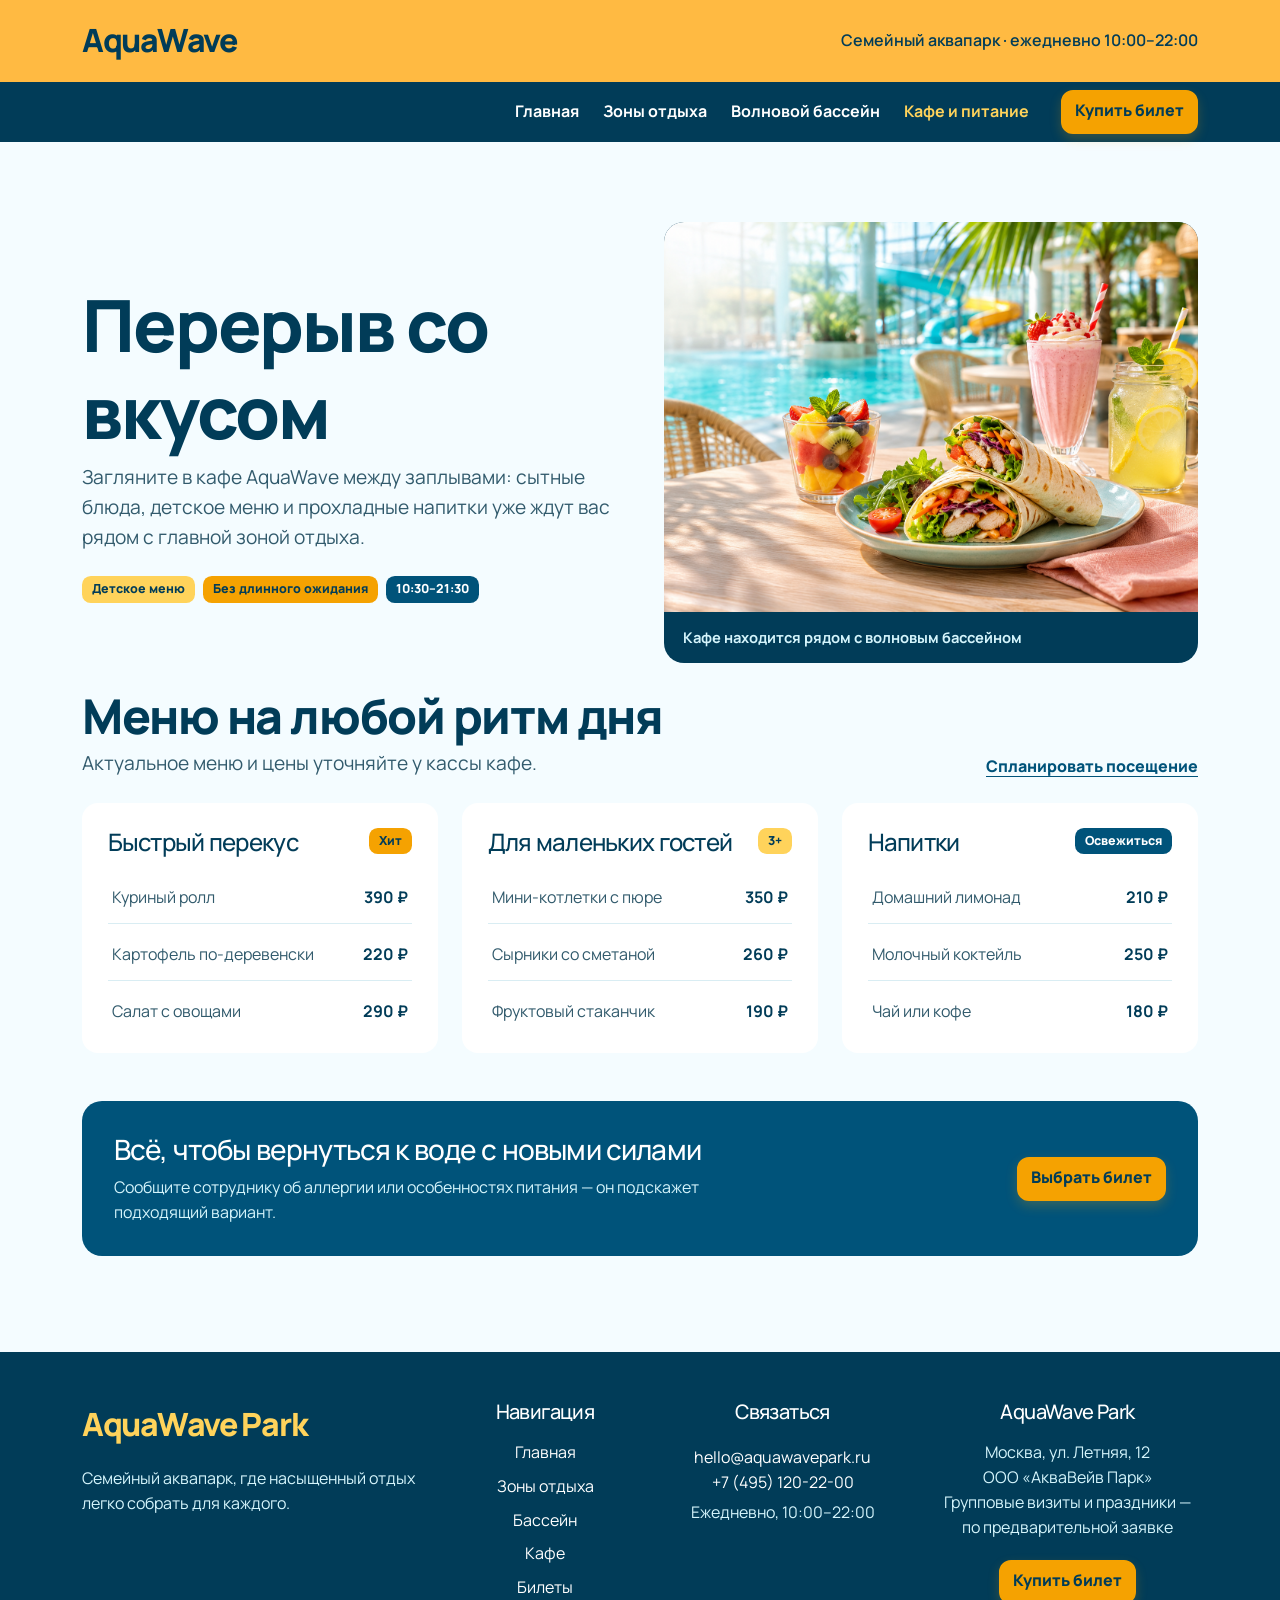
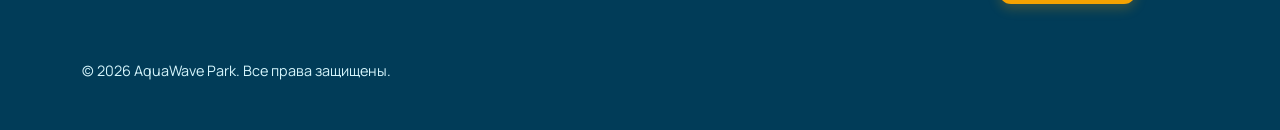
==== cafe.html @ 912afdda "Add business-ready AquaWave website updates" ====
<!DOCTYPE html>
<html lang="ru">
<head>
  <meta charset="UTF-8">
  <meta name="viewport" content="width=device-width, initial-scale=1.0">
  <meta name="description" content="Кафе AquaWave: блюда, напитки и семейное меню в аквапарке.">
  <title>Кафе и питание: AquaWave</title>
  <link rel="preconnect" href="https://fonts.googleapis.com">
  <link rel="preconnect" href="https://fonts.gstatic.com" crossorigin>
  <link href="https://fonts.googleapis.com/css2?family=Manrope:wght@400;500;600;700;800&display=swap" rel="stylesheet">
  <link href="https://cdn.jsdelivr.net/npm/bootstrap@5.3.3/dist/css/bootstrap.min.css" rel="stylesheet">
  <link rel="stylesheet" href="css/custom.css">
</head>
<body>
  <header class="site-header py-3">
    <div class="container">
      <div class="d-flex flex-column flex-md-row justify-content-between align-items-md-center gap-2">
        <a class="site-brand text-decoration-none" href="index.html">AquaWave</a>
        <p class="mb-0 fw-semibold">Семейный аквапарк · ежедневно 10:00–22:00</p>
      </div>
    </div>
  </header>

  <nav class="navbar navbar-expand-lg navbar-dark site-navbar" aria-label="Основная навигация">
    <div class="container">
      <a class="navbar-brand d-lg-none fw-bold" href="index.html">AquaWave</a>
      <button class="navbar-toggler" type="button" data-bs-toggle="collapse" data-bs-target="#mainNavbar" aria-controls="mainNavbar" aria-expanded="false" aria-label="Открыть меню"><span class="navbar-toggler-icon"></span></button>
      <div class="collapse navbar-collapse" id="mainNavbar">
        <ul class="navbar-nav ms-auto align-items-lg-center gap-lg-2">
          <li class="nav-item"><a class="nav-link" href="index.html">Главная</a></li>
          <li class="nav-item"><a class="nav-link" href="catalog.html">Зоны отдыха</a></li>
          <li class="nav-item"><a class="nav-link" href="product.html">Волновой бассейн</a></li>
          <li class="nav-item"><a class="nav-link active" aria-current="page" href="cafe.html">Кафе и питание</a></li>
          <li class="nav-item"><a class="nav-link" href="order.html">Заявка</a></li>
          <li class="nav-item ms-lg-2"><a class="btn btn-wave-light" href="order.html">Купить билет</a></li>
        </ul>
      </div>
    </div>
  </nav>

  <main>
    <section class="container section-space" aria-labelledby="cafe-title">
      <div class="row align-items-center g-5">
        <div class="col-lg-6">
          <h1 id="cafe-title">Перерыв со вкусом</h1>
          <p class="section-lead mb-4">Загляните в кафе AquaWave между заплывами: сытные блюда, детское меню и прохладные напитки уже ждут вас рядом с главной зоной отдыха.</p>
          <div class="d-flex flex-wrap gap-2" aria-label="Преимущества кафе">
            <span class="badge badge-family">Детское меню</span>
            <span class="badge badge-orange">Без длинного ожидания</span>
            <span class="badge badge-blue">10:30–21:30</span>
          </div>
        </div>
        <div class="col-lg-6">
          <figure class="cafe-photo mb-0 reveal">
            <img src="assets/images/aquawave-cafe.png" alt="Роллы, лимонад и молочный коктейль в кафе AquaWave" width="1200" height="760">
            <figcaption>Кафе находится рядом с волновым бассейном</figcaption>
          </figure>
        </div>
      </div>
    </section>

    <section class="container pb-5" aria-labelledby="menu-title">
      <div class="d-flex flex-column flex-md-row justify-content-between align-items-md-end gap-3 mb-4">
        <div>
          <h2 id="menu-title" class="mb-1">Меню на любой ритм дня</h2>
          <p class="section-lead mb-0">Актуальное меню и цены уточняйте у кассы кафе.</p>
        </div>
        <a class="link-wave" href="order.html">Спланировать посещение</a>
      </div>
      <div class="row g-4">
        <div class="col-12 col-md-6 col-xl-4">
          <article class="menu-panel h-100 reveal">
            <div class="d-flex justify-content-between align-items-start gap-3 mb-4"><h3 class="h4 mb-0">Быстрый перекус</h3><span class="badge badge-orange">Хит</span></div>
            <ul class="menu-list list-unstyled mb-0">
              <li><span>Куриный ролл</span><strong>390 ₽</strong></li>
              <li><span>Картофель по-деревенски</span><strong>220 ₽</strong></li>
              <li><span>Салат с овощами</span><strong>290 ₽</strong></li>
            </ul>
          </article>
        </div>
        <div class="col-12 col-md-6 col-xl-4">
          <article class="menu-panel h-100 reveal">
            <div class="d-flex justify-content-between align-items-start gap-3 mb-4"><h3 class="h4 mb-0">Для маленьких гостей</h3><span class="badge badge-family">3+</span></div>
            <ul class="menu-list list-unstyled mb-0">
              <li><span>Мини-котлетки с пюре</span><strong>350 ₽</strong></li>
              <li><span>Сырники со сметаной</span><strong>260 ₽</strong></li>
              <li><span>Фруктовый стаканчик</span><strong>190 ₽</strong></li>
            </ul>
          </article>
        </div>
        <div class="col-12 col-md-6 col-xl-4">
          <article class="menu-panel h-100 reveal">
            <div class="d-flex justify-content-between align-items-start gap-3 mb-4"><h3 class="h4 mb-0">Напитки</h3><span class="badge badge-blue">Освежиться</span></div>
            <ul class="menu-list list-unstyled mb-0">
              <li><span>Домашний лимонад</span><strong>210 ₽</strong></li>
              <li><span>Молочный коктейль</span><strong>250 ₽</strong></li>
              <li><span>Чай или кофе</span><strong>180 ₽</strong></li>
            </ul>
          </article>
        </div>
      </div>
    </section>

    <section class="container pb-5" aria-labelledby="cafe-info-title">
      <div class="cafe-info reveal">
        <div>
          <h2 id="cafe-info-title" class="h3 mb-2">Всё, чтобы вернуться к воде с новыми силами</h2>
          <p class="mb-0">Сообщите сотруднику об аллергии или особенностях питания — он подскажет подходящий вариант.</p>
        </div>
        <a class="btn btn-wave-primary" href="order.html">Выбрать билет</a>
      </div>
    </section>
  </main>

  <footer class="site-footer py-5 mt-5">
    <div class="container"><div class="row g-4"><div class="col-12 col-md-6 col-lg-4"><a class="footer-brand" href="index.html">AquaWave Park</a><p class="footer-copy mb-0">Семейный аквапарк, где насыщенный отдых легко собрать для каждого.</p></div><div class="col-12 col-sm-6 col-lg-2"><h2 class="h5 mb-3">Навигация</h2><ul class="list-unstyled footer-links mb-0"><li><a href="index.html">Главная</a></li><li><a href="catalog.html">Зоны отдыха</a></li><li><a href="product.html">Бассейн</a></li><li><a href="cafe.html">Кафе</a></li><li><a href="order.html">Билеты</a></li></ul></div><div class="col-12 col-sm-6 col-lg-3"><h2 class="h5 mb-3">Связаться</h2><address class="footer-copy mb-0"><a href="tel:+74951202200">+7 (495) 120-22-00</a><span><a href="mailto:hello@aquawavepark.ru">hello@aquawavepark.ru</a></span><span>Ежедневно, 10:00–22:00</span></address></div><div class="col-12 col-lg-3"><h2 class="h5 mb-3">AquaWave Park</h2><p class="footer-copy mb-0">Москва, ул. Летняя, 12<br>ООО «АкваВейв Парк»<br>Групповые визиты и праздники — по предварительной заявке</p></div></div><p class="footer-copy footer-note mb-0">© 2026 AquaWave Park. Все права защищены.</p></div>
  </footer>
  <script src="https://cdn.jsdelivr.net/npm/bootstrap@5.3.3/dist/js/bootstrap.bundle.min.js"></script>
  <script src="js/main.js"></script>
</body>
</html>
---- css/custom.css ----
:root {
  --wave-sky: #a8e8f9;
  --wave-blue: #00537a;
  --wave-deep: #013c58;
  --wave-orange: #f5a201;
  --wave-amber: #ffba42;
  --wave-yellow: #ffd35b;
  --wave-paper: #f4fcff;
  --wave-ink: #013c58;
  --wave-muted: #315a6c;
  --ease-out: cubic-bezier(0.23, 1, 0.32, 1);
}

* { box-sizing: border-box; }

html { scroll-behavior: smooth; }

body {
  min-height: 100svh;
  color: var(--wave-ink);
  background: var(--wave-paper);
  font-family: "Manrope", Arial, sans-serif;
  line-height: 1.55;
}

a:focus-visible,
button:focus-visible,
input:focus-visible,
select:focus-visible,
textarea:focus-visible {
  outline: 3px solid var(--wave-orange);
  outline-offset: 3px;
}

.site-header { color: var(--wave-deep); background: var(--wave-amber); }
.site-brand, .footer-brand { color: inherit; font-size: clamp(1.6rem, 2.5vw, 2.25rem); font-weight: 800; letter-spacing: -0.04em; }
.site-navbar { background: var(--wave-deep); }
.site-navbar .nav-link[href="order.html"] { display: none; }
.navbar-dark .navbar-nav .nav-link { color: #fff; font-weight: 700; }
.navbar-dark .navbar-nav .nav-link:hover, .navbar-dark .navbar-nav .nav-link.active { color: var(--wave-yellow); }

.site-hero { padding-inline: 1rem; background: var(--wave-sky); }
.hero-title { max-width: 10ch; font-size: clamp(3.5rem, 8vw, 6rem); font-weight: 800; letter-spacing: -0.04em; line-height: .92; }
.hero-text, .section-lead { max-width: 58ch; color: var(--wave-muted); font-size: clamp(1.1rem, 1.5vw, 1.3rem); }
.section-space { padding-top: 5rem; padding-bottom: 1.5rem; }
h1, h2, h3, h4 { font-weight: 800; letter-spacing: -0.03em; }
h1 { font-size: clamp(2.5rem, 6vw, 4.5rem); }
h2 { font-size: clamp(2rem, 4vw, 3rem); }

.ticket-card { max-width: 460px; padding: 1.75rem; color: #fff; background: var(--wave-deep); border-radius: 1.25rem; }
.ticket-label, .detail-label { font-size: .82rem; font-weight: 800; letter-spacing: .03em; text-transform: uppercase; }
.ticket-label { color: var(--wave-yellow); }
.detail-label { color: var(--wave-blue); }
.ticket-image, .product-image, .zone-image { display: block; width: 100%; object-fit: cover; }
.ticket-image { height: 190px; border-radius: .9rem; }
.ticket-price { color: var(--wave-yellow); font-size: 1.45rem; font-weight: 800; white-space: nowrap; }

.btn { min-height: 44px; border-radius: .75rem; font-weight: 800; transition: transform 160ms var(--ease-out), background-color 160ms var(--ease-out), border-color 160ms var(--ease-out), box-shadow 160ms var(--ease-out); }
.btn-wave-primary, .btn-wave-light { color: var(--wave-deep); background: var(--wave-orange); border: 2px solid var(--wave-orange); box-shadow: 0 5px 12px rgba(245, 162, 1, .22); }
.btn-wave-primary:hover, .btn-wave-primary:focus, .btn-wave-light:hover, .btn-wave-light:focus { color: var(--wave-deep); background: var(--wave-yellow); border-color: var(--wave-yellow); box-shadow: 0 7px 16px rgba(245, 162, 1, .28); transform: translateY(-1px); }
.btn-wave-outline { color: var(--wave-deep); background: transparent; border: 2px solid var(--wave-deep); box-shadow: none; }
.btn-wave-outline:hover, .btn-wave-outline:focus { color: #fff; background: var(--wave-deep); border-color: var(--wave-deep); box-shadow: 0 7px 16px rgba(1, 60, 88, .2); transform: translateY(-1px); }
.btn-wave-primary:active, .btn-wave-light:active, .btn-wave-outline:active { box-shadow: none; transform: translateY(0); }
.zone-card .btn-wave-outline:not(.btn-wave-primary), .zone-card .btn-wave-primary { color: var(--wave-deep); background: var(--wave-orange); border-color: var(--wave-orange); box-shadow: 0 5px 12px rgba(245, 162, 1, .22); }
.zone-card .btn-wave-outline:not(.btn-wave-primary):hover, .zone-card .btn-wave-outline:not(.btn-wave-primary):focus, .zone-card .btn-wave-primary:hover, .zone-card .btn-wave-primary:focus { color: var(--wave-deep); background: var(--wave-yellow); border-color: var(--wave-yellow); }
.zone-card.zone-card--ticket .btn-wave-outline { color: var(--wave-deep); background: transparent; border-color: var(--wave-deep); box-shadow: none; }
.zone-card.zone-card--ticket .btn-wave-outline:hover, .zone-card.zone-card--ticket .btn-wave-outline:focus { color: #fff; background: var(--wave-deep); border-color: var(--wave-deep); box-shadow: 0 7px 16px rgba(1, 60, 88, .2); }

.feature-panel, .content-panel, .order-aside { padding: 1.75rem; background: #fff; border-radius: 1rem; }
.feature-panel h3 { color: var(--wave-blue); }
.feature-panel p, .card-text { color: var(--wave-muted); }
.zone-card { overflow: hidden; border: 0; border-radius: 1rem; transition: transform 200ms var(--ease-out); }
.zone-card:hover { transform: translateY(-5px); }
.zone-card--ticket { color: var(--wave-deep); background: var(--wave-yellow); }
.zone-card--ticket .ticket-price { color: var(--wave-deep); }
.zone-image { height: 210px; }
.zone-meta { color: var(--wave-blue); font-size: .9rem; font-weight: 800; }

.badge { padding: .55em .8em; border-radius: .55rem; font-size: .78rem; font-weight: 800; }
.badge-orange { color: var(--wave-deep); background: var(--wave-orange); }
.badge-blue { color: #fff; background: var(--wave-blue); }
.badge-family { color: var(--wave-deep); background: var(--wave-yellow); }
.badge-gold { color: var(--wave-deep); background: var(--wave-amber); }

.alert-wave { color: var(--wave-deep); background: #e8f9fd; border-radius: .9rem; }
.link-wave, .breadcrumb a { color: var(--wave-blue); font-weight: 800; text-underline-offset: .25em; }
.breadcrumb-item.active { color: var(--wave-muted); }
.product-image { height: min(58vw, 540px); border-radius: 1.25rem; }
.gallery-card { overflow: hidden; min-height: 100%; color: #fff; background: var(--wave-deep); border-radius: 1rem; }
.gallery-card img { display: block; width: 100%; height: 190px; object-fit: cover; }
.gallery-card p { color: #d5f5fc; }
.table-wave { --bs-table-bg: transparent; --bs-table-color: var(--wave-ink); }
.table-wave th { color: var(--wave-blue); }

.cafe-photo { overflow: hidden; background: var(--wave-deep); border-radius: 1.25rem; }
.cafe-photo img { display: block; width: 100%; height: min(62vw, 390px); object-fit: cover; }
.cafe-photo figcaption { padding: .9rem 1.2rem; color: #d5f5fc; font-size: .92rem; font-weight: 700; }
.menu-panel { padding: 1.6rem; background: #fff; border-radius: 1rem; }
.menu-list { display: grid; gap: .85rem; }
.menu-list li { display: flex; justify-content: space-between; gap: 1rem; padding: .25rem .25rem .85rem; color: var(--wave-muted); border-bottom: 1px solid #d9edf3; }
.menu-list li:last-child { padding-bottom: .25rem; border-bottom: 0; }
.menu-list strong { color: var(--wave-deep); white-space: nowrap; }
.cafe-info { display: flex; align-items: center; justify-content: space-between; gap: 2rem; padding: 2rem; color: #fff; background: var(--wave-blue); border-radius: 1.25rem; }
.cafe-info p { max-width: 60ch; color: #d5f5fc; }

.order-form { padding: clamp(1.5rem, 4vw, 2.5rem); background: #fff; border-radius: 1.25rem; }
.form-control, .form-select, .input-group-text { min-height: 46px; border-color: #b7d9e3; }
.form-control:focus, .form-select:focus { border-color: var(--wave-blue); }
.input-group-text { color: var(--wave-deep); background: var(--wave-yellow); font-weight: 800; }
.form-check-input:checked { background-color: var(--wave-blue); border-color: var(--wave-blue); }
.accordion-item { overflow: hidden; border: 0; border-radius: .85rem !important; }
.accordion-item + .accordion-item { margin-top: .75rem; }
.accordion-button { color: var(--wave-deep); font-weight: 800; }
.accordion-button:not(.collapsed) { color: var(--wave-deep); background: #e8f9fd; }

.site-footer { color: #fff; background: var(--wave-deep); }
.site-footer .row > .col-sm-6, .site-footer .row > .col-lg-3 { text-align: center; }
.footer-brand { display: inline-block; color: var(--wave-yellow); margin-bottom: 1rem; text-decoration: none; }
.footer-copy { color: #d5f5fc; }
.site-footer .footer-copy address { font-style: normal; }
.site-footer address.footer-copy { display: flex; flex-direction: column; align-items: center; }
.site-footer address.footer-copy > a[href^="tel:"] { order: 2; }
.site-footer address.footer-copy > span:last-child { order: 3; }
.footer-ticket { margin-top: 1.25rem; }
.footer-copy a, .footer-links a { color: #fff; text-decoration: none; }
.footer-links li + li { margin-top: .55rem; }
.footer-links a:hover, .footer-copy a:hover { color: var(--wave-yellow); }
.footer-copy span { display: block; margin-top: .3rem; }
.footer-note { margin-top: 3.5rem; font-size: .9rem; }

.modal-content { border: 0; border-radius: 1rem; }
.modal-header, .modal-footer { border-color: #d9edf3; }

.scroll-top { position: fixed; right: 1.25rem; bottom: 1.25rem; z-index: 1030; display: grid; width: 48px; height: 56px; place-items: center; padding: 0; color: var(--wave-yellow); background: transparent; border: 0; opacity: 0; pointer-events: none; transform: translateY(10px); transition: opacity 180ms var(--ease-out), transform 180ms var(--ease-out), color 180ms var(--ease-out); }
.scroll-top.is-visible { opacity: 1; pointer-events: auto; transform: translateY(0); }
.scroll-top:hover { color: var(--wave-orange); transform: translateY(-2px); }
.scroll-top svg { width: 30px; height: 34px; stroke: currentColor; stroke-width: 2.5; fill: none; stroke-linecap: round; stroke-linejoin: round; }

html.js-motion .reveal {
  opacity: 0;
  transform: translateY(24px);
  transition: opacity 260ms ease-out, transform 600ms var(--ease-out);
}

html.js-motion .reveal[data-visible] { opacity: 1; transform: translateY(0); }

@media (prefers-reduced-motion: no-preference) {
  .site-hero .row > div:not(.reveal) { animation: enter-up 300ms var(--ease-out) both; }
  .site-hero .row > div:last-child:not(.reveal) { animation-delay: 80ms; }
}

@keyframes enter-up { from { opacity: .01; transform: translateY(18px); } to { opacity: 1; transform: translateY(0); } }

@media (max-width: 767.98px) {
  .section-space { padding-top: 3.75rem; }
  .hero-title { max-width: 12ch; font-size: clamp(2.7rem, 12vw, 3.5rem); }
  .product-image { height: 70vw; }
  .cafe-info { align-items: flex-start; flex-direction: column; gap: 1rem; padding: 1.5rem; }
  .scroll-top { right: 1rem; bottom: 1rem; }
}

@media (prefers-reduced-motion: reduce) { *, *::before, *::after { scroll-behavior: auto !important; transition-duration: .01ms !important; animation-duration: .01ms !important; } }
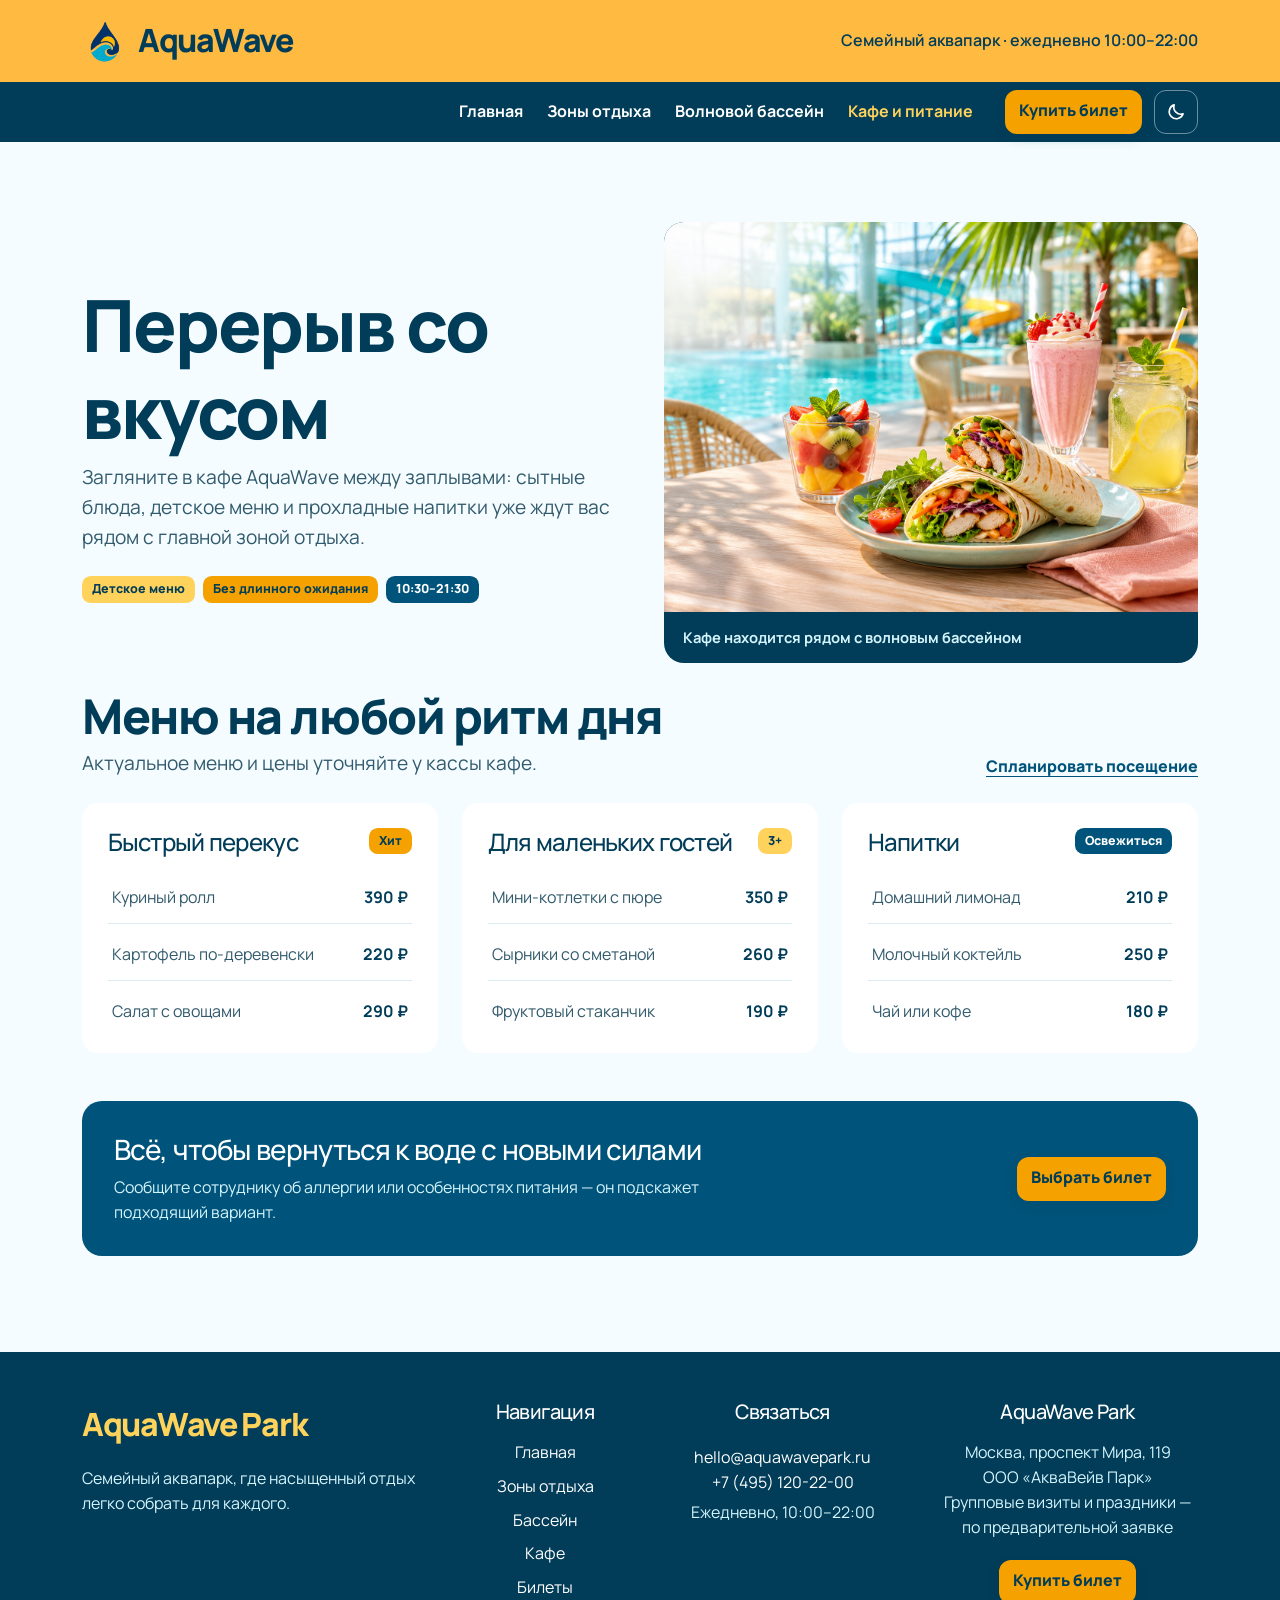
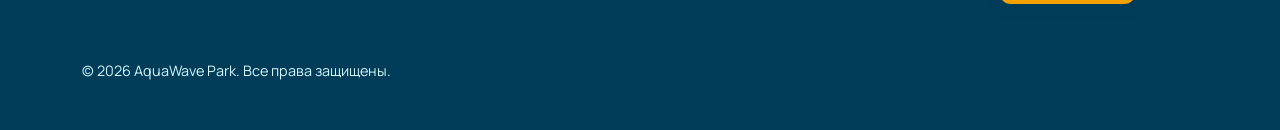
==== commit 934d0e9d: "Polish AquaWave interface and add park map" ====
--- a/cafe.html
+++ b/cafe.html
@@ -5,6 +5,7 @@
   <meta name="viewport" content="width=device-width, initial-scale=1.0">
   <meta name="description" content="Кафе AquaWave: блюда, напитки и семейное меню в аквапарке.">
   <title>Кафе и питание: AquaWave</title>
+  <script>document.documentElement.dataset.theme=localStorage.getItem('aquawave-theme')||'light';</script>
   <link rel="preconnect" href="https://fonts.googleapis.com">
   <link rel="preconnect" href="https://fonts.gstatic.com" crossorigin>
   <link href="https://fonts.googleapis.com/css2?family=Manrope:wght@400;500;600;700;800&display=swap" rel="stylesheet">
@@ -15,7 +16,7 @@
   <header class="site-header py-3">
     <div class="container">
       <div class="d-flex flex-column flex-md-row justify-content-between align-items-md-center gap-2">
-        <a class="site-brand text-decoration-none" href="index.html">AquaWave</a>
+        <a class="site-brand text-decoration-none" href="index.html"><img class="site-logo" src="assets/images/aquawave-logo.png" alt="" width="48" height="48" aria-hidden="true">AquaWave</a>
         <p class="mb-0 fw-semibold">Семейный аквапарк · ежедневно 10:00–22:00</p>
       </div>
     </div>
@@ -23,7 +24,7 @@
 
   <nav class="navbar navbar-expand-lg navbar-dark site-navbar" aria-label="Основная навигация">
     <div class="container">
-      <a class="navbar-brand d-lg-none fw-bold" href="index.html">AquaWave</a>
+      <a class="navbar-brand d-lg-none fw-bold" href="index.html"><img class="site-logo site-logo--mobile" src="assets/images/aquawave-logo.png" alt="" width="36" height="36" aria-hidden="true">AquaWave</a>
       <button class="navbar-toggler" type="button" data-bs-toggle="collapse" data-bs-target="#mainNavbar" aria-controls="mainNavbar" aria-expanded="false" aria-label="Открыть меню"><span class="navbar-toggler-icon"></span></button>
       <div class="collapse navbar-collapse" id="mainNavbar">
         <ul class="navbar-nav ms-auto align-items-lg-center gap-lg-2">
@@ -113,7 +114,7 @@
   </main>
 
   <footer class="site-footer py-5 mt-5">
-    <div class="container"><div class="row g-4"><div class="col-12 col-md-6 col-lg-4"><a class="footer-brand" href="index.html">AquaWave Park</a><p class="footer-copy mb-0">Семейный аквапарк, где насыщенный отдых легко собрать для каждого.</p></div><div class="col-12 col-sm-6 col-lg-2"><h2 class="h5 mb-3">Навигация</h2><ul class="list-unstyled footer-links mb-0"><li><a href="index.html">Главная</a></li><li><a href="catalog.html">Зоны отдыха</a></li><li><a href="product.html">Бассейн</a></li><li><a href="cafe.html">Кафе</a></li><li><a href="order.html">Билеты</a></li></ul></div><div class="col-12 col-sm-6 col-lg-3"><h2 class="h5 mb-3">Связаться</h2><address class="footer-copy mb-0"><a href="tel:+74951202200">+7 (495) 120-22-00</a><span><a href="mailto:hello@aquawavepark.ru">hello@aquawavepark.ru</a></span><span>Ежедневно, 10:00–22:00</span></address></div><div class="col-12 col-lg-3"><h2 class="h5 mb-3">AquaWave Park</h2><p class="footer-copy mb-0">Москва, ул. Летняя, 12<br>ООО «АкваВейв Парк»<br>Групповые визиты и праздники — по предварительной заявке</p></div></div><p class="footer-copy footer-note mb-0">© 2026 AquaWave Park. Все права защищены.</p></div>
+    <div class="container"><div class="row g-4"><div class="col-12 col-md-6 col-lg-4"><a class="footer-brand" href="index.html">AquaWave Park</a><p class="footer-copy mb-0">Семейный аквапарк, где насыщенный отдых легко собрать для каждого.</p></div><div class="col-12 col-sm-6 col-lg-2"><h2 class="h5 mb-3">Навигация</h2><ul class="list-unstyled footer-links mb-0"><li><a href="index.html">Главная</a></li><li><a href="catalog.html">Зоны отдыха</a></li><li><a href="product.html">Бассейн</a></li><li><a href="cafe.html">Кафе</a></li><li><a href="order.html">Билеты</a></li></ul></div><div class="col-12 col-sm-6 col-lg-3"><h2 class="h5 mb-3">Связаться</h2><address class="footer-copy mb-0"><a href="tel:+74951202200">+7 (495) 120-22-00</a><span><a href="mailto:hello@aquawavepark.ru">hello@aquawavepark.ru</a></span><span>Ежедневно, 10:00–22:00</span></address></div><div class="col-12 col-lg-3"><h2 class="h5 mb-3">AquaWave Park</h2><p class="footer-copy mb-0">Москва, проспект Мира, 119<br>ООО «АкваВейв Парк»<br>Групповые визиты и праздники — по предварительной заявке</p></div></div><p class="footer-copy footer-note mb-0">© 2026 AquaWave Park. Все права защищены.</p></div>
   </footer>
   <script src="https://cdn.jsdelivr.net/npm/bootstrap@5.3.3/dist/js/bootstrap.bundle.min.js"></script>
   <script src="js/main.js"></script>
--- a/css/custom.css
+++ b/css/custom.css
@@ -9,6 +9,10 @@
   --wave-ink: #013c58;
   --wave-muted: #315a6c;
   --ease-out: cubic-bezier(0.23, 1, 0.32, 1);
+  --wave-surface: #ffffff;
+  --wave-surface-soft: #e8f9fd;
+  --wave-line: #cfe6ed;
+  --wave-shadow: 0 18px 45px rgba(1, 60, 88, .1);
 }
 
 * { box-sizing: border-box; }
@@ -21,7 +25,10 @@
   background: var(--wave-paper);
   font-family: "Manrope", Arial, sans-serif;
   line-height: 1.55;
-}
+  transition: color 220ms var(--ease-out), background-color 220ms var(--ease-out);
+}
+
+::selection { color: var(--wave-deep); background: var(--wave-yellow); }
 
 a:focus-visible,
 button:focus-visible,
@@ -34,6 +41,9 @@
 
 .site-header { color: var(--wave-deep); background: var(--wave-amber); }
 .site-brand, .footer-brand { color: inherit; font-size: clamp(1.6rem, 2.5vw, 2.25rem); font-weight: 800; letter-spacing: -0.04em; }
+.site-brand, .navbar-brand { display: inline-flex; align-items: center; gap: .65rem; }
+.site-logo { display: block; width: 2.85rem; height: 2.85rem; flex: 0 0 auto; object-fit: contain; }
+.site-logo--mobile { width: 2rem; height: 2rem; }
 .site-navbar { background: var(--wave-deep); }
 .site-navbar .nav-link[href="order.html"] { display: none; }
 .navbar-dark .navbar-nav .nav-link { color: #fff; font-weight: 700; }
@@ -56,17 +66,17 @@
 .ticket-price { color: var(--wave-yellow); font-size: 1.45rem; font-weight: 800; white-space: nowrap; }
 
 .btn { min-height: 44px; border-radius: .75rem; font-weight: 800; transition: transform 160ms var(--ease-out), background-color 160ms var(--ease-out), border-color 160ms var(--ease-out), box-shadow 160ms var(--ease-out); }
-.btn-wave-primary, .btn-wave-light { color: var(--wave-deep); background: var(--wave-orange); border: 2px solid var(--wave-orange); box-shadow: 0 5px 12px rgba(245, 162, 1, .22); }
-.btn-wave-primary:hover, .btn-wave-primary:focus, .btn-wave-light:hover, .btn-wave-light:focus { color: var(--wave-deep); background: var(--wave-yellow); border-color: var(--wave-yellow); box-shadow: 0 7px 16px rgba(245, 162, 1, .28); transform: translateY(-1px); }
+.btn-wave-primary, .btn-wave-light { color: var(--wave-deep); background: var(--wave-orange); border: 2px solid var(--wave-orange); box-shadow: 0 5px 12px rgba(1, 60, 88, .18); }
+.btn-wave-primary:hover, .btn-wave-primary:focus, .btn-wave-light:hover, .btn-wave-light:focus { color: var(--wave-deep); background: var(--wave-yellow); border-color: var(--wave-yellow); box-shadow: 0 7px 16px rgba(1, 60, 88, .22); transform: translateY(-1px); }
 .btn-wave-outline { color: var(--wave-deep); background: transparent; border: 2px solid var(--wave-deep); box-shadow: none; }
 .btn-wave-outline:hover, .btn-wave-outline:focus { color: #fff; background: var(--wave-deep); border-color: var(--wave-deep); box-shadow: 0 7px 16px rgba(1, 60, 88, .2); transform: translateY(-1px); }
 .btn-wave-primary:active, .btn-wave-light:active, .btn-wave-outline:active { box-shadow: none; transform: translateY(0); }
-.zone-card .btn-wave-outline:not(.btn-wave-primary), .zone-card .btn-wave-primary { color: var(--wave-deep); background: var(--wave-orange); border-color: var(--wave-orange); box-shadow: 0 5px 12px rgba(245, 162, 1, .22); }
+.zone-card .btn-wave-outline:not(.btn-wave-primary), .zone-card .btn-wave-primary { color: var(--wave-deep); background: var(--wave-orange); border-color: var(--wave-orange); box-shadow: 0 5px 12px rgba(1, 60, 88, .18); }
 .zone-card .btn-wave-outline:not(.btn-wave-primary):hover, .zone-card .btn-wave-outline:not(.btn-wave-primary):focus, .zone-card .btn-wave-primary:hover, .zone-card .btn-wave-primary:focus { color: var(--wave-deep); background: var(--wave-yellow); border-color: var(--wave-yellow); }
 .zone-card.zone-card--ticket .btn-wave-outline { color: var(--wave-deep); background: transparent; border-color: var(--wave-deep); box-shadow: none; }
 .zone-card.zone-card--ticket .btn-wave-outline:hover, .zone-card.zone-card--ticket .btn-wave-outline:focus { color: #fff; background: var(--wave-deep); border-color: var(--wave-deep); box-shadow: 0 7px 16px rgba(1, 60, 88, .2); }
 
-.feature-panel, .content-panel, .order-aside { padding: 1.75rem; background: #fff; border-radius: 1rem; }
+.feature-panel, .content-panel, .order-aside { padding: 1.75rem; background: var(--wave-surface); border-radius: 1rem; }
 .feature-panel h3 { color: var(--wave-blue); }
 .feature-panel p, .card-text { color: var(--wave-muted); }
 .zone-card { overflow: hidden; border: 0; border-radius: 1rem; transition: transform 200ms var(--ease-out); }
@@ -95,7 +105,7 @@
 .cafe-photo { overflow: hidden; background: var(--wave-deep); border-radius: 1.25rem; }
 .cafe-photo img { display: block; width: 100%; height: min(62vw, 390px); object-fit: cover; }
 .cafe-photo figcaption { padding: .9rem 1.2rem; color: #d5f5fc; font-size: .92rem; font-weight: 700; }
-.menu-panel { padding: 1.6rem; background: #fff; border-radius: 1rem; }
+.menu-panel { padding: 1.6rem; background: var(--wave-surface); border-radius: 1rem; }
 .menu-list { display: grid; gap: .85rem; }
 .menu-list li { display: flex; justify-content: space-between; gap: 1rem; padding: .25rem .25rem .85rem; color: var(--wave-muted); border-bottom: 1px solid #d9edf3; }
 .menu-list li:last-child { padding-bottom: .25rem; border-bottom: 0; }
@@ -103,7 +113,15 @@
 .cafe-info { display: flex; align-items: center; justify-content: space-between; gap: 2rem; padding: 2rem; color: #fff; background: var(--wave-blue); border-radius: 1.25rem; }
 .cafe-info p { max-width: 60ch; color: #d5f5fc; }
 
-.order-form { padding: clamp(1.5rem, 4vw, 2.5rem); background: #fff; border-radius: 1.25rem; }
+.visit-panel { display: flex; flex-direction: column; justify-content: space-between; min-height: 430px; padding: clamp(1.6rem, 3vw, 2.3rem); color: #fff; background: var(--wave-deep); border-radius: 1.25rem; }
+.visit-panel__lead { color: #d5f5fc; font-size: 1.1rem; }
+.visit-address { display: flex; flex-direction: column; gap: .35rem; color: #d5f5fc; font-style: normal; }
+.visit-address strong { color: #fff; font-size: 1.12rem; }
+.visit-address a { color: var(--wave-yellow); font-weight: 800; text-underline-offset: .25em; }
+.map-frame { overflow: hidden; height: 430px; background: var(--wave-surface-soft); border-radius: 1.25rem; }
+.map-frame iframe { display: block; width: 100%; height: 100%; border: 0; }
+
+.order-form { padding: clamp(1.5rem, 4vw, 2.5rem); background: var(--wave-surface); border-radius: 1.25rem; }
 .form-control, .form-select, .input-group-text { min-height: 46px; border-color: #b7d9e3; }
 .form-control:focus, .form-select:focus { border-color: var(--wave-blue); }
 .input-group-text { color: var(--wave-deep); background: var(--wave-yellow); font-weight: 800; }
@@ -131,6 +149,215 @@
 .modal-content { border: 0; border-radius: 1rem; }
 .modal-header, .modal-footer { border-color: #d9edf3; }
 
+/* Global theme control */
+.theme-toggle {
+  display: inline-flex;
+  align-items: center;
+  justify-content: center;
+  width: 44px;
+  height: 44px;
+  min-height: 44px;
+  padding: 0;
+  color: #fff;
+  background: transparent;
+  border: 1px solid rgba(255, 255, 255, .42);
+  border-radius: .75rem;
+  font-size: .86rem;
+  font-weight: 800;
+}
+.theme-toggle:hover { color: var(--wave-yellow); border-color: var(--wave-yellow); }
+.theme-toggle svg { width: 20px; height: 20px; stroke: currentColor; stroke-width: 2; fill: none; stroke-linecap: round; stroke-linejoin: round; }
+.theme-toggle .theme-icon-sun { display: none; }
+.theme-toggle .theme-icon-moon { display: block; }
+[data-theme="dark"] .theme-toggle .theme-icon-sun { display: block; }
+[data-theme="dark"] .theme-toggle .theme-icon-moon { display: none; }
+
+/* Mood filter */
+.zone-filter {
+  display: flex;
+  flex-wrap: wrap;
+  width: fit-content;
+  max-width: 100%;
+  min-width: 0;
+  gap: .65rem;
+  padding: .45rem;
+  background: var(--wave-surface);
+  border-radius: 1rem;
+  box-shadow: var(--wave-shadow);
+}
+.zone-filter__button {
+  min-width: 0;
+  min-height: 44px;
+  padding: .65rem 1rem;
+  color: var(--wave-blue);
+  background: transparent;
+  border: 0;
+  border-radius: .7rem;
+  font-weight: 800;
+}
+.zone-filter__button:hover { background: var(--wave-surface-soft); }
+.zone-filter__button.is-active { color: var(--wave-deep); background: var(--wave-yellow); }
+.zone-card-wrap[hidden] { display: none !important; }
+
+/* Waterpark zones map */
+.zone-map-card {
+  overflow: hidden;
+  background: var(--wave-surface);
+  border-radius: 1.25rem;
+  box-shadow: var(--wave-shadow);
+}
+.zone-map-card__header {
+  display: flex;
+  align-items: center;
+  justify-content: space-between;
+  gap: 2rem;
+  padding: clamp(1.35rem, 3vw, 2rem);
+}
+.zone-map-card__header p:not(.zone-map-card__eyebrow) { max-width: 62ch; color: var(--wave-muted); }
+.zone-map-card__eyebrow { color: var(--wave-blue); font-size: .78rem; font-weight: 800; letter-spacing: .08em; text-transform: uppercase; }
+.zone-map-card__body { display: grid; grid-template-columns: minmax(0, 2.25fr) minmax(260px, .75fr); align-items: stretch; background: #0786b6; }
+.zone-map-card__image-link { display: flex; align-items: center; overflow: hidden; background: #0786b6; }
+.zone-map-card__image { display: block; width: 100%; height: auto; transition: transform 260ms var(--ease-out); }
+.zone-map-card__image-link:focus-visible { outline: 4px solid var(--wave-orange); outline-offset: -4px; }
+.zone-map-legend { padding: 1.4rem; color: #fff; background: var(--wave-deep); }
+.zone-map-legend__list { display: grid; gap: .75rem; max-height: 690px; margin: 0; padding: 0 .25rem 0 0; overflow-y: auto; list-style: none; scrollbar-color: var(--wave-yellow) transparent; scrollbar-width: thin; }
+.zone-map-legend__list li { display: grid; grid-template-columns: 2rem minmax(0, 1fr); align-items: start; gap: .7rem; }
+.zone-map-legend__list li > span { display: grid; width: 2rem; height: 2rem; place-items: center; color: var(--wave-deep); background: var(--wave-yellow); border-radius: 50%; font-size: .78rem; font-weight: 800; }
+.zone-map-legend__list strong, .zone-map-legend__list small { display: block; }
+.zone-map-legend__list strong { line-height: 1.25; }
+.zone-map-legend__list small { margin-top: .12rem; color: #c9e9f1; line-height: 1.35; }
+
+@media (hover: hover) and (pointer: fine) {
+  .zone-map-card__image-link:hover .zone-map-card__image { transform: scale(1.012); }
+}
+
+/* Guest reviews */
+.reviews-shell {
+  position: relative;
+  overflow: hidden;
+  padding: clamp(1.6rem, 4vw, 3rem);
+  color: #fff;
+  background: var(--wave-deep);
+  border-radius: 1.25rem;
+  box-shadow: var(--wave-shadow);
+}
+.reviews-shell::after {
+  position: absolute;
+  right: -4rem;
+  bottom: -6rem;
+  width: 16rem;
+  height: 16rem;
+  background: var(--wave-blue);
+  border-radius: 50%;
+  content: "";
+  opacity: .56;
+}
+.review-slide { position: relative; z-index: 1; min-height: 250px; padding-right: min(14vw, 8rem); }
+.review-score { display: inline-flex; align-items: baseline; gap: .3rem; padding: .45rem .7rem; color: var(--wave-deep); background: var(--wave-yellow); border-radius: .65rem; font-weight: 800; }
+.review-score small { font-size: .72rem; opacity: .75; }
+.review-quote { max-width: 34ch; margin: 1.5rem 0; font-size: clamp(1.35rem, 2.8vw, 2.15rem); font-weight: 700; letter-spacing: -.025em; line-height: 1.34; }
+.review-author { color: #d5f5fc; }
+.review-controls { position: relative; z-index: 2; display: flex; gap: .65rem; margin-top: 1.25rem; }
+.review-control { position: static; width: 46px; height: 46px; color: var(--wave-deep); background: var(--wave-yellow); border-radius: .75rem; opacity: 1; }
+.review-control:hover { background: var(--wave-orange); }
+.review-control svg { width: 21px; height: 21px; stroke: currentColor; stroke-width: 2.2; fill: none; stroke-linecap: round; stroke-linejoin: round; }
+
+/* Restriction table */
+.restriction-panel { overflow: hidden; background: var(--wave-surface); border-radius: 1.25rem; box-shadow: var(--wave-shadow); }
+.restriction-panel__head { padding: clamp(1.4rem, 3vw, 2rem); border-bottom: 1px solid var(--wave-line); }
+.restriction-table-wrap { overflow: visible; }
+.restriction-table { margin: 0; color: var(--wave-ink); }
+.restriction-table th, .restriction-table td { padding: 1rem 1.25rem; vertical-align: middle; border-color: var(--wave-line); }
+.restriction-table thead th { color: var(--wave-blue); background: var(--wave-surface-soft); font-size: .78rem; letter-spacing: .035em; text-transform: uppercase; }
+.restriction-table tbody tr:last-child > * { border-bottom: 0; }
+.restriction-status { display: inline-block; padding: .4rem .62rem; border-radius: .55rem; font-size: .78rem; font-weight: 800; white-space: nowrap; }
+.restriction-status--yes { color: #124f3a; background: #d6f5e8; }
+.restriction-status--adult { color: #754800; background: #fff0c7; }
+
+/* Scrollable photo gallery */
+.gallery-heading { display: flex; align-items: flex-end; justify-content: space-between; gap: 1.5rem; }
+.gallery-heading__actions { display: flex; align-items: center; gap: 1.25rem; flex: 0 0 auto; }
+.gallery-controls { display: flex; gap: .65rem; }
+.gallery-control { display: grid; width: 46px; height: 46px; place-items: center; padding: 0; color: var(--wave-deep); background: var(--wave-yellow); border: 0; border-radius: .75rem; transition: background-color 160ms var(--ease-out), color 160ms var(--ease-out), transform 140ms var(--ease-out); }
+.gallery-control:active:not(:disabled) { transform: scale(.97); }
+.gallery-control:disabled { color: var(--wave-muted); background: var(--wave-surface-soft); cursor: default; }
+.gallery-control svg { width: 23px; height: 23px; stroke: currentColor; stroke-width: 2.3; fill: none; stroke-linecap: round; stroke-linejoin: round; }
+.photo-gallery { display: flex; gap: 1rem; overflow-x: auto; padding: .15rem 0 .4rem; scroll-behavior: auto; scroll-snap-type: x mandatory; scrollbar-width: none; -ms-overflow-style: none; }
+.photo-gallery::-webkit-scrollbar { display: none; width: 0; height: 0; }
+.photo-gallery:focus-visible { outline: 3px solid var(--wave-orange); outline-offset: 5px; }
+.photo-gallery__item { position: relative; overflow: hidden; flex: 0 0 clamp(280px, 31vw, 410px); height: 270px; padding: 0; background: var(--wave-deep); border: 0; border-radius: 1rem; scroll-snap-align: start; }
+.photo-gallery__item img { width: 100%; height: 100%; object-fit: cover; transition: transform 220ms var(--ease-out), filter 160ms ease; }
+.photo-gallery__item::after { position: absolute; inset: auto 0 0; padding: 2.5rem 1rem .85rem; color: #fff; background: linear-gradient(transparent, rgba(1, 35, 51, .86)); content: attr(data-label); font-weight: 800; text-align: left; }
+.photo-gallery__item:focus-visible img { filter: brightness(.8); }
+.gallery-modal-image { display: block; width: 100%; max-height: 72vh; object-fit: contain; background: var(--wave-deep); border-radius: .85rem; }
+.gallery-modal-caption { color: var(--wave-muted); }
+
+/* Dark theme */
+[data-theme="dark"] {
+  color-scheme: dark;
+  --wave-paper: #061a23;
+  --wave-ink: #effbff;
+  --wave-muted: #bfd8e0;
+  --wave-surface: #0d2b36;
+  --wave-surface-soft: #153b47;
+  --wave-line: #2f5f6d;
+  --wave-shadow: 0 20px 50px rgba(0, 8, 12, .3);
+  --bs-body-color: var(--wave-ink);
+  --bs-body-bg: var(--wave-paper);
+  --bs-secondary-color: #b9d4dc;
+  --bs-emphasis-color: #ffffff;
+  --bs-border-color: var(--wave-line);
+  --bs-tertiary-bg: var(--wave-surface-soft);
+  --bs-link-color: #83ddf4;
+  --bs-link-hover-color: #b8ecf8;
+}
+[data-theme="dark"] .site-header { color: var(--wave-ink); background: #0b2a35; }
+[data-theme="dark"] .site-header .site-brand { color: var(--wave-yellow); }
+[data-theme="dark"] .site-header p { color: #c3dde5; }
+[data-theme="dark"] .site-hero { background: #0b3542; }
+[data-theme="dark"] .site-navbar, [data-theme="dark"] .site-footer, [data-theme="dark"] .ticket-card, [data-theme="dark"] .gallery-card { background: #03151d; }
+[data-theme="dark"] .visit-panel { background: #03151d; }
+[data-theme="dark"] .zone-card, [data-theme="dark"] .modal-content, [data-theme="dark"] .accordion-item { color: var(--wave-ink); background: var(--wave-surface); }
+[data-theme="dark"] .card-text, [data-theme="dark"] .feature-panel p, [data-theme="dark"] .gallery-modal-caption, [data-theme="dark"] .form-text { color: var(--wave-muted); }
+[data-theme="dark"] .zone-meta, [data-theme="dark"] .detail-label, [data-theme="dark"] .table-wave th, [data-theme="dark"] .restriction-table thead th, [data-theme="dark"] .feature-panel h3 { color: #8ee5f8; }
+[data-theme="dark"] .menu-list strong { color: var(--wave-ink); }
+[data-theme="dark"] .btn-wave-primary,
+[data-theme="dark"] .btn-wave-light,
+[data-theme="dark"] .zone-card .btn-wave-outline:not(.btn-wave-primary),
+[data-theme="dark"] .zone-card .btn-wave-primary { box-shadow: none; }
+[data-theme="dark"] .btn-wave-outline { color: #eafaff; border-color: #9eddec; }
+[data-theme="dark"] .btn-wave-outline:hover, [data-theme="dark"] .btn-wave-outline:focus { color: #071d27; background: var(--wave-yellow); border-color: var(--wave-yellow); }
+[data-theme="dark"] .alert-wave, [data-theme="dark"] .accordion-button:not(.collapsed) { color: var(--wave-ink); background: var(--wave-surface-soft); }
+[data-theme="dark"] .accordion-button, [data-theme="dark"] .form-control, [data-theme="dark"] .form-select { color: var(--wave-ink); background-color: var(--wave-surface); border-color: var(--wave-line); }
+[data-theme="dark"] .form-select { --bs-form-select-bg-img: url("data:image/svg+xml,%3csvg xmlns='http://www.w3.org/2000/svg' viewBox='0 0 16 16'%3e%3cpath fill='none' stroke='%238ee5f8' stroke-linecap='round' stroke-linejoin='round' stroke-width='2' d='m2 5 6 6 6-6'/%3e%3c/svg%3e"); }
+[data-theme="dark"] .form-control::placeholder { color: #9fc0ca; opacity: 1; }
+[data-theme="dark"] .form-control:focus, [data-theme="dark"] .form-select:focus { color: var(--wave-ink); background-color: #123642; border-color: #8ee5f8; box-shadow: 0 0 0 .2rem rgba(142, 229, 248, .18); }
+[data-theme="dark"] .accordion-button::after { filter: invert(1) brightness(1.8); }
+[data-theme="dark"] .modal-header, [data-theme="dark"] .modal-footer, [data-theme="dark"] .menu-list li { border-color: var(--wave-line); }
+[data-theme="dark"] .btn-close { filter: invert(1) grayscale(100%) brightness(200%); }
+[data-theme="dark"] .link-wave, [data-theme="dark"] .breadcrumb a { color: #79d6ef; }
+[data-theme="dark"] .breadcrumb-item.active { color: var(--wave-muted); }
+[data-theme="dark"] .zone-filter, [data-theme="dark"] .restriction-panel { box-shadow: none; }
+[data-theme="dark"] .zone-map-card { background: var(--wave-surface); box-shadow: none; }
+[data-theme="dark"] .zone-map-card__eyebrow { color: #8ee5f8; }
+[data-theme="dark"] .zone-filter__button { color: #8edcf0; }
+[data-theme="dark"] .zone-filter__button:hover { color: var(--wave-ink); background: #1a4653; }
+[data-theme="dark"] .zone-filter__button.is-active { color: #05202a; background: var(--wave-yellow); }
+[data-theme="dark"] .gallery-control:disabled { color: #83a5af; background: #173b46; }
+[data-theme="dark"] .gallery-modal-image { background: #041820; }
+[data-theme="dark"] .zone-card--ticket { color: #071d27; background: var(--wave-yellow); }
+[data-theme="dark"] .zone-card--ticket .card-text { color: #174a5b; }
+[data-theme="dark"] .zone-card--ticket .btn-wave-outline { color: #071d27; background: transparent; border-color: #071d27; }
+[data-theme="dark"] .zone-card--ticket .btn-wave-outline:hover, [data-theme="dark"] .zone-card--ticket .btn-wave-outline:focus { color: #fff; background: #071d27; border-color: #071d27; }
+[data-theme="dark"] .restriction-table { --bs-table-color: var(--wave-ink); --bs-table-bg: transparent; }
+[data-theme="dark"] .theme-toggle { color: var(--wave-yellow); background: #0d2b36; border-color: rgba(255, 211, 91, .55); }
+[data-theme="dark"] .theme-toggle:hover { color: #071d27; background: var(--wave-yellow); border-color: var(--wave-yellow); }
+
+@media (hover: hover) and (pointer: fine) {
+  .gallery-control:hover:not(:disabled) { background: var(--wave-orange); transform: translateY(-1px); }
+  .photo-gallery__item:hover img { transform: scale(1.025); }
+}
+
 .scroll-top { position: fixed; right: 1.25rem; bottom: 1.25rem; z-index: 1030; display: grid; width: 48px; height: 56px; place-items: center; padding: 0; color: var(--wave-yellow); background: transparent; border: 0; opacity: 0; pointer-events: none; transform: translateY(10px); transition: opacity 180ms var(--ease-out), transform 180ms var(--ease-out), color 180ms var(--ease-out); }
 .scroll-top.is-visible { opacity: 1; pointer-events: auto; transform: translateY(0); }
 .scroll-top:hover { color: var(--wave-orange); transform: translateY(-2px); }
@@ -156,7 +383,36 @@
   .hero-title { max-width: 12ch; font-size: clamp(2.7rem, 12vw, 3.5rem); }
   .product-image { height: 70vw; }
   .cafe-info { align-items: flex-start; flex-direction: column; gap: 1rem; padding: 1.5rem; }
+  .visit-panel { min-height: 360px; }
+  .map-frame { height: 360px; }
   .scroll-top { right: 1rem; bottom: 1rem; }
+  .review-slide { min-height: 310px; padding-right: 0; }
+  .gallery-heading { align-items: flex-start; flex-direction: column; }
+  .gallery-heading__actions { width: 100%; justify-content: space-between; }
+  .zone-map-card__header { align-items: flex-start; flex-direction: column; gap: 1.25rem; }
+  .zone-map-card__body { grid-template-columns: 1fr; }
+  .zone-map-legend__list { grid-template-columns: repeat(2, minmax(0, 1fr)); max-height: none; overflow: visible; }
+  .photo-gallery__item { flex-basis: min(78vw, 360px); height: 250px; }
+  .restriction-panel__head { border-bottom: 0; }
+  .restriction-table, .restriction-table tbody { display: block; width: 100%; }
+  .restriction-table thead { position: absolute; width: 1px; height: 1px; overflow: hidden; clip: rect(0 0 0 0); white-space: nowrap; }
+  .restriction-table tbody { padding: 0 .85rem .85rem; }
+  .restriction-table tbody tr { display: grid; grid-template-columns: repeat(2, minmax(0, 1fr)); gap: .85rem 1rem; padding: 1rem; background: var(--wave-surface-soft); border-radius: .9rem; }
+  .restriction-table tbody tr + tr { margin-top: .75rem; }
+  .restriction-table th, .restriction-table td { display: block; min-width: 0; padding: 0; border: 0; }
+  .restriction-table th[scope="row"] { grid-column: 1 / -1; padding-bottom: .65rem; border-bottom: 1px solid var(--wave-line); font-size: 1.05rem; }
+  .restriction-table td::before { display: block; margin-bottom: .2rem; color: var(--wave-blue); content: attr(data-label); font-size: .7rem; font-weight: 800; letter-spacing: .035em; text-transform: uppercase; }
+  .restriction-table td:last-child { grid-column: 1 / -1; }
+  [data-theme="dark"] .restriction-table td::before { color: #8ee5f8; }
+}
+
+@media (max-width: 575.98px) {
+  .zone-filter { gap: .4rem; padding: .35rem; }
+  .zone-filter__button { padding-inline: .75rem; }
+  .gallery-heading__actions { align-items: flex-start; flex-direction: column; }
+  .photo-gallery__item { flex-basis: 84vw; height: 240px; }
+  .restriction-status { white-space: normal; }
+  .zone-map-legend__list { grid-template-columns: 1fr; }
 }
 
 @media (prefers-reduced-motion: reduce) { *, *::before, *::after { scroll-behavior: auto !important; transition-duration: .01ms !important; animation-duration: .01ms !important; } }
